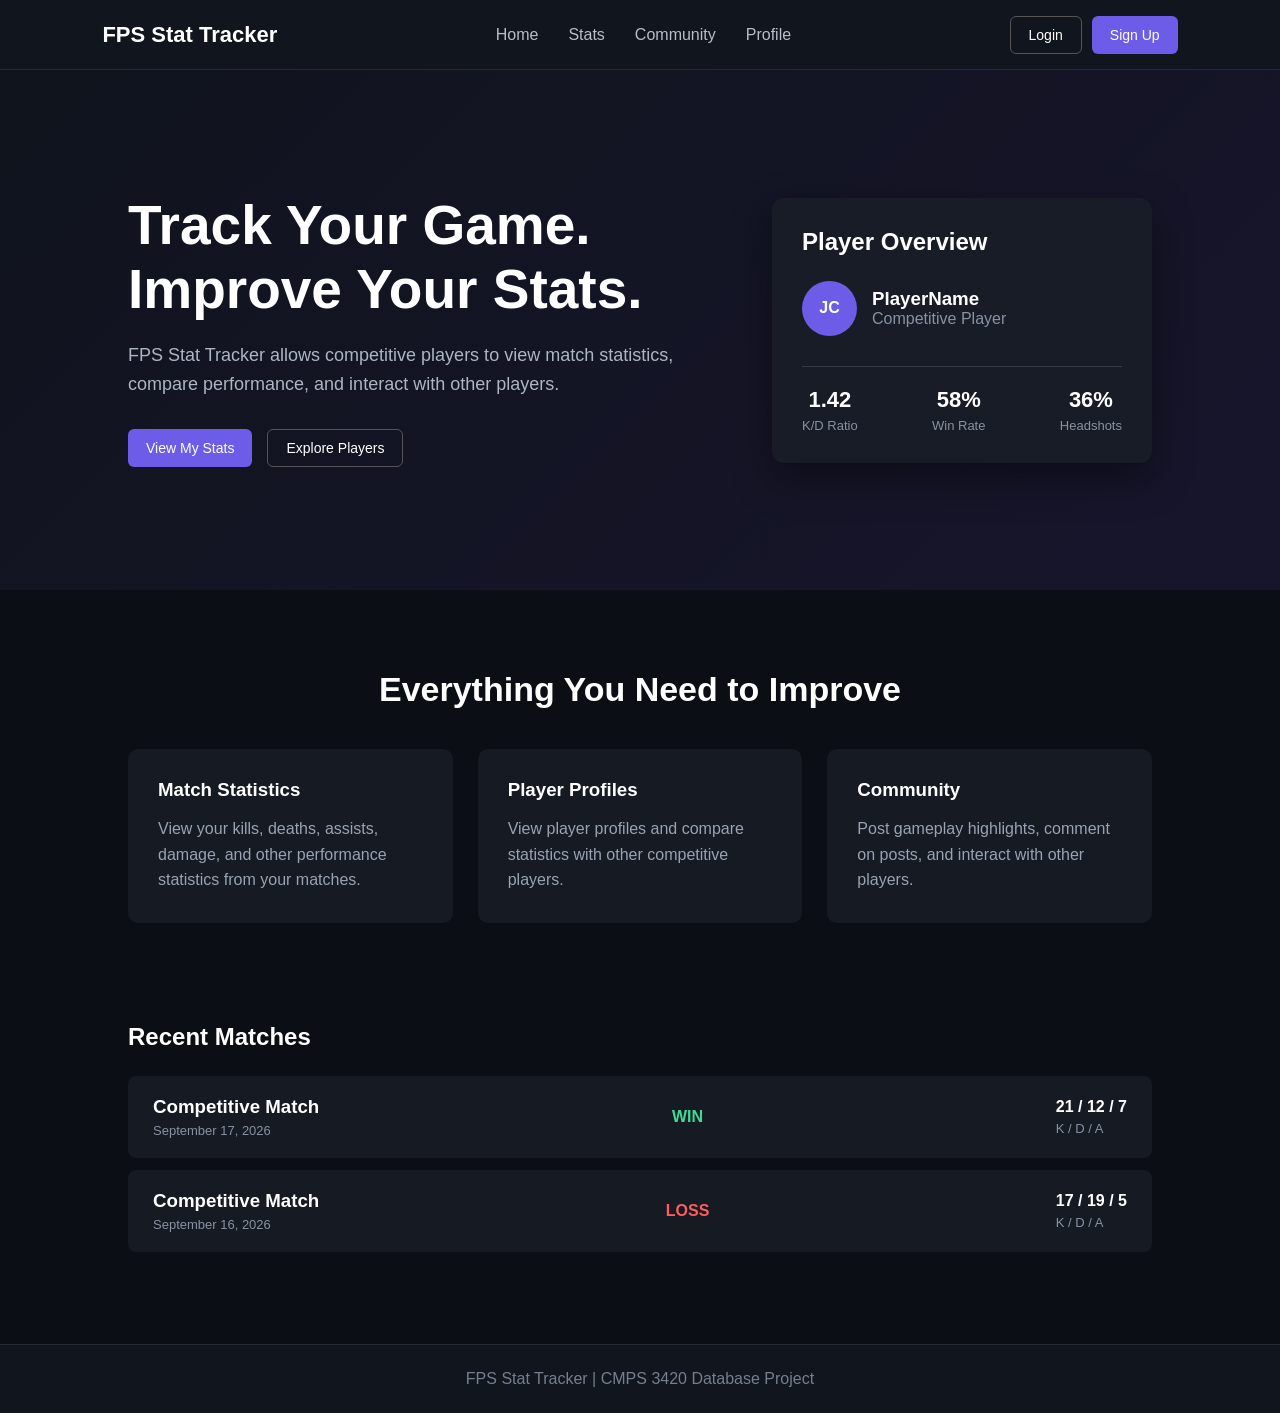
==== index.html @ 328c68b3 "frontend skeleton" ====
<!DOCTYPE html>
<html lang="en">
<head>
    <meta charset="UTF-8">
    <meta name="viewport" content="width=device-width, initial-scale=1.0">

    <title>FPS Stat Tracker</title>

    <link rel="stylesheet" href="css/style.css">
</head>

<body>

    <header>
        <div class="logo">
            FPS Stat Tracker
        </div>

        <nav>
            <a href="#">Home</a>
            <a href="#">Stats</a>
            <a href="#">Community</a>
            <a href="#">Profile</a>
        </nav>

        <div class="auth-buttons">
            <button class="login-btn">Login</button>
            <button class="signup-btn">Sign Up</button>
        </div>
    </header>


    <main>

        <!-- Hero Section -->
        <section class="hero">

            <div class="hero-text">

                <h1>Track Your Game.<br>Improve Your Stats.</h1>

                <p>
                    FPS Stat Tracker allows competitive players to view match
                    statistics, compare performance, and interact with other players.
                </p>

                <div class="hero-buttons">
                    <button class="primary-btn">View My Stats</button>
                    <button class="secondary-btn">Explore Players</button>
                </div>

            </div>


            <div class="stat-card">

                <h2>Player Overview</h2>

                <div class="player">

                    <div class="avatar">
                        JC
                    </div>

                    <div>
                        <h3>PlayerName</h3>
                        <p>Competitive Player</p>
                    </div>

                </div>


                <div class="stats">

                    <div class="stat">
                        <h3>1.42</h3>
                        <p>K/D Ratio</p>
                    </div>

                    <div class="stat">
                        <h3>58%</h3>
                        <p>Win Rate</p>
                    </div>

                    <div class="stat">
                        <h3>36%</h3>
                        <p>Headshots</p>
                    </div>

                </div>

            </div>

        </section>


        <!-- Features -->
        <section class="features">

            <h2>Everything You Need to Improve</h2>

            <div class="feature-container">

                <div class="feature-card">
                    <h3>Match Statistics</h3>
                    <p>
                        View your kills, deaths, assists, damage, and other
                        performance statistics from your matches.
                    </p>
                </div>

                <div class="feature-card">
                    <h3>Player Profiles</h3>
                    <p>
                        View player profiles and compare statistics with other
                        competitive players.
                    </p>
                </div>

                <div class="feature-card">
                    <h3>Community</h3>
                    <p>
                        Post gameplay highlights, comment on posts, and interact
                        with other players.
                    </p>
                </div>

            </div>

        </section>


        <!-- Recent Matches -->
        <section class="matches">

            <h2>Recent Matches</h2>

            <div class="match">

                <div>
                    <h3>Competitive Match</h3>
                    <p>September 17, 2026</p>
                </div>

                <div class="match-result win">
                    WIN
                </div>

                <div>
                    <strong>21 / 12 / 7</strong>
                    <p>K / D / A</p>
                </div>

            </div>


            <div class="match">

                <div>
                    <h3>Competitive Match</h3>
                    <p>September 16, 2026</p>
                </div>

                <div class="match-result loss">
                    LOSS
                </div>

                <div>
                    <strong>17 / 19 / 5</strong>
                    <p>K / D / A</p>
                </div>

            </div>

        </section>

    </main>


    <footer>
        <p>FPS Stat Tracker | CMPS 3420 Database Project</p>
    </footer>

</body>
</html>
---- css/style.css ----
* {
    margin: 0;
    padding: 0;
    box-sizing: border-box;
}

body {
    font-family: Arial, sans-serif;
    background-color: #0b0e14;
    color: white;
}


/* HEADER */

header {
    height: 70px;
    display: flex;
    align-items: center;
    justify-content: space-between;

    padding: 0 8%;

    background-color: #11151d;

    border-bottom: 1px solid #242a35;
}

.logo {
    font-size: 22px;
    font-weight: bold;
}

nav {
    display: flex;
    gap: 30px;
}

nav a {
    text-decoration: none;
    color: #b7beca;
}

nav a:hover {
    color: white;
}

.auth-buttons {
    display: flex;
    gap: 10px;
}

button {
    cursor: pointer;
    border: none;
    border-radius: 6px;

    padding: 10px 18px;

    font-size: 14px;
}

.login-btn {
    background: transparent;
    color: white;
    border: 1px solid #555;
}

.signup-btn {
    background-color: #6c5ce7;
    color: white;
}


/* HERO */

.hero {
    min-height: 520px;

    display: flex;
    justify-content: space-between;
    align-items: center;

    padding: 70px 10%;

    background: linear-gradient(
        135deg,
        #10141d,
        #17152c
    );
}

.hero-text {
    max-width: 550px;
}

.hero-text h1 {
    font-size: 55px;
    margin-bottom: 20px;
}

.hero-text p {
    color: #adb5c2;

    font-size: 18px;
    line-height: 1.6;

    margin-bottom: 30px;
}

.hero-buttons {
    display: flex;
    gap: 15px;
}

.primary-btn {
    background-color: #6c5ce7;
    color: white;
}

.secondary-btn {
    background-color: transparent;
    color: white;

    border: 1px solid #555;
}


/* PLAYER STAT CARD */

.stat-card {
    width: 380px;

    background-color: #171c26;

    padding: 30px;

    border-radius: 12px;

    box-shadow: 0 15px 40px rgba(0, 0, 0, 0.4);
}

.stat-card h2 {
    margin-bottom: 25px;
}

.player {
    display: flex;
    align-items: center;
    gap: 15px;

    margin-bottom: 30px;
}

.avatar {
    width: 55px;
    height: 55px;

    border-radius: 50%;

    background-color: #6c5ce7;

    display: flex;
    align-items: center;
    justify-content: center;

    font-weight: bold;
}

.player p {
    color: #8992a3;
}

.stats {
    display: flex;
    justify-content: space-between;

    border-top: 1px solid #333a48;

    padding-top: 20px;
}

.stat {
    text-align: center;
}

.stat h3 {
    font-size: 22px;
}

.stat p {
    color: #8992a3;
    font-size: 13px;

    margin-top: 5px;
}


/* FEATURES */

.features {
    padding: 80px 10%;
    text-align: center;
}

.features h2 {
    font-size: 34px;
    margin-bottom: 40px;
}

.feature-container {
    display: flex;
    gap: 25px;
}

.feature-card {
    flex: 1;

    background-color: #151a23;

    padding: 30px;

    border-radius: 10px;

    text-align: left;
}

.feature-card h3 {
    margin-bottom: 15px;
}

.feature-card p {
    color: #99a3b3;

    line-height: 1.6;
}


/* MATCHES */

.matches {
    padding: 20px 10% 80px;
}

.matches h2 {
    margin-bottom: 25px;
}

.match {
    background-color: #151a23;

    margin-bottom: 12px;

    padding: 20px 25px;

    border-radius: 8px;

    display: flex;
    align-items: center;
    justify-content: space-between;
}

.match p {
    color: #8992a3;

    margin-top: 5px;

    font-size: 13px;
}

.match-result {
    font-weight: bold;
}

.win {
    color: #3ddc97;
}

.loss {
    color: #ff5c5c;
}


/* FOOTER */

footer {
    border-top: 1px solid #242a35;

    padding: 25px;

    text-align: center;

    color: #767f8f;

    background-color: #11151d;
}


/* MOBILE */

@media (max-width: 850px) {

    nav {
        display: none;
    }

    .hero {
        flex-direction: column;
        gap: 50px;

        text-align: center;
    }

    .hero-text h1 {
        font-size: 42px;
    }

    .hero-buttons {
        justify-content: center;
    }

    .stat-card {
        width: 100%;
        max-width: 400px;
    }

    .feature-container {
        flex-direction: column;
    }

}
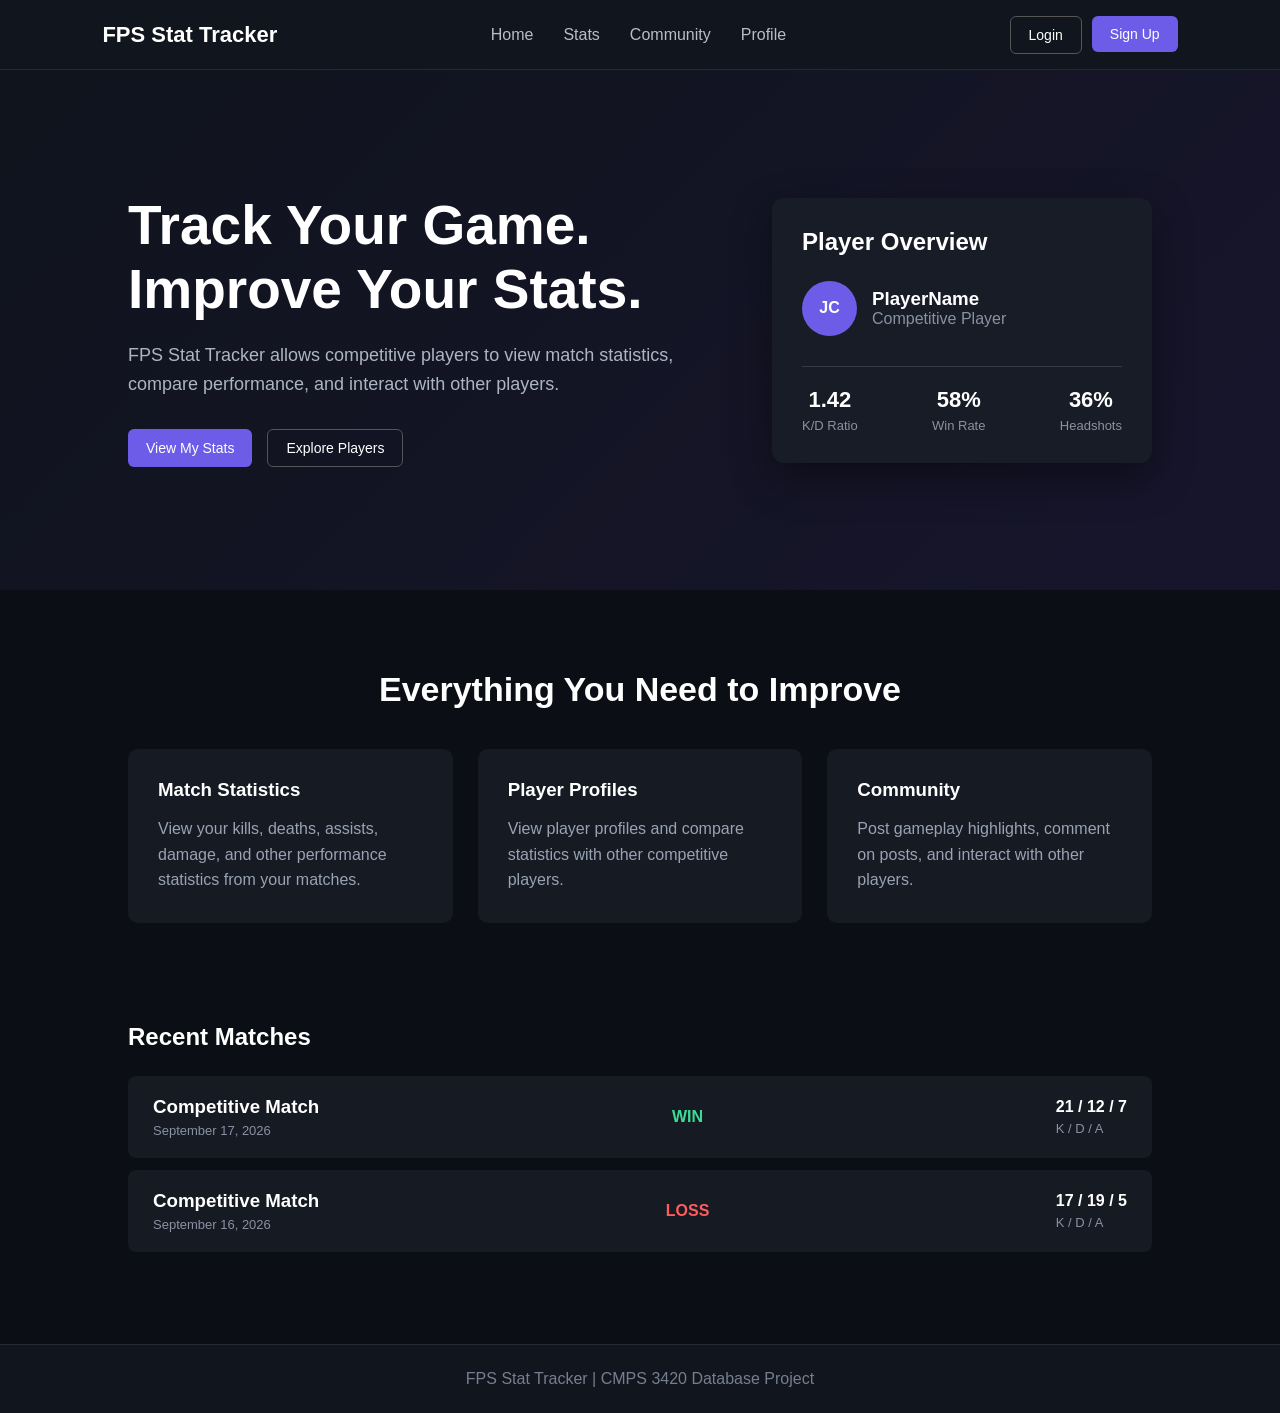
==== commit 3843c3c7: "Added a signup page and update index" ====
--- a/index.html
+++ b/index.html
@@ -24,8 +24,12 @@
         </nav>
 
         <div class="auth-buttons">
+            <a href="login.html"></a>
             <button class="login-btn">Login</button>
+        </a>
+        <a href = "signup.html">
             <button class="signup-btn">Sign Up</button>
+        </a>
         </div>
     </header>
 
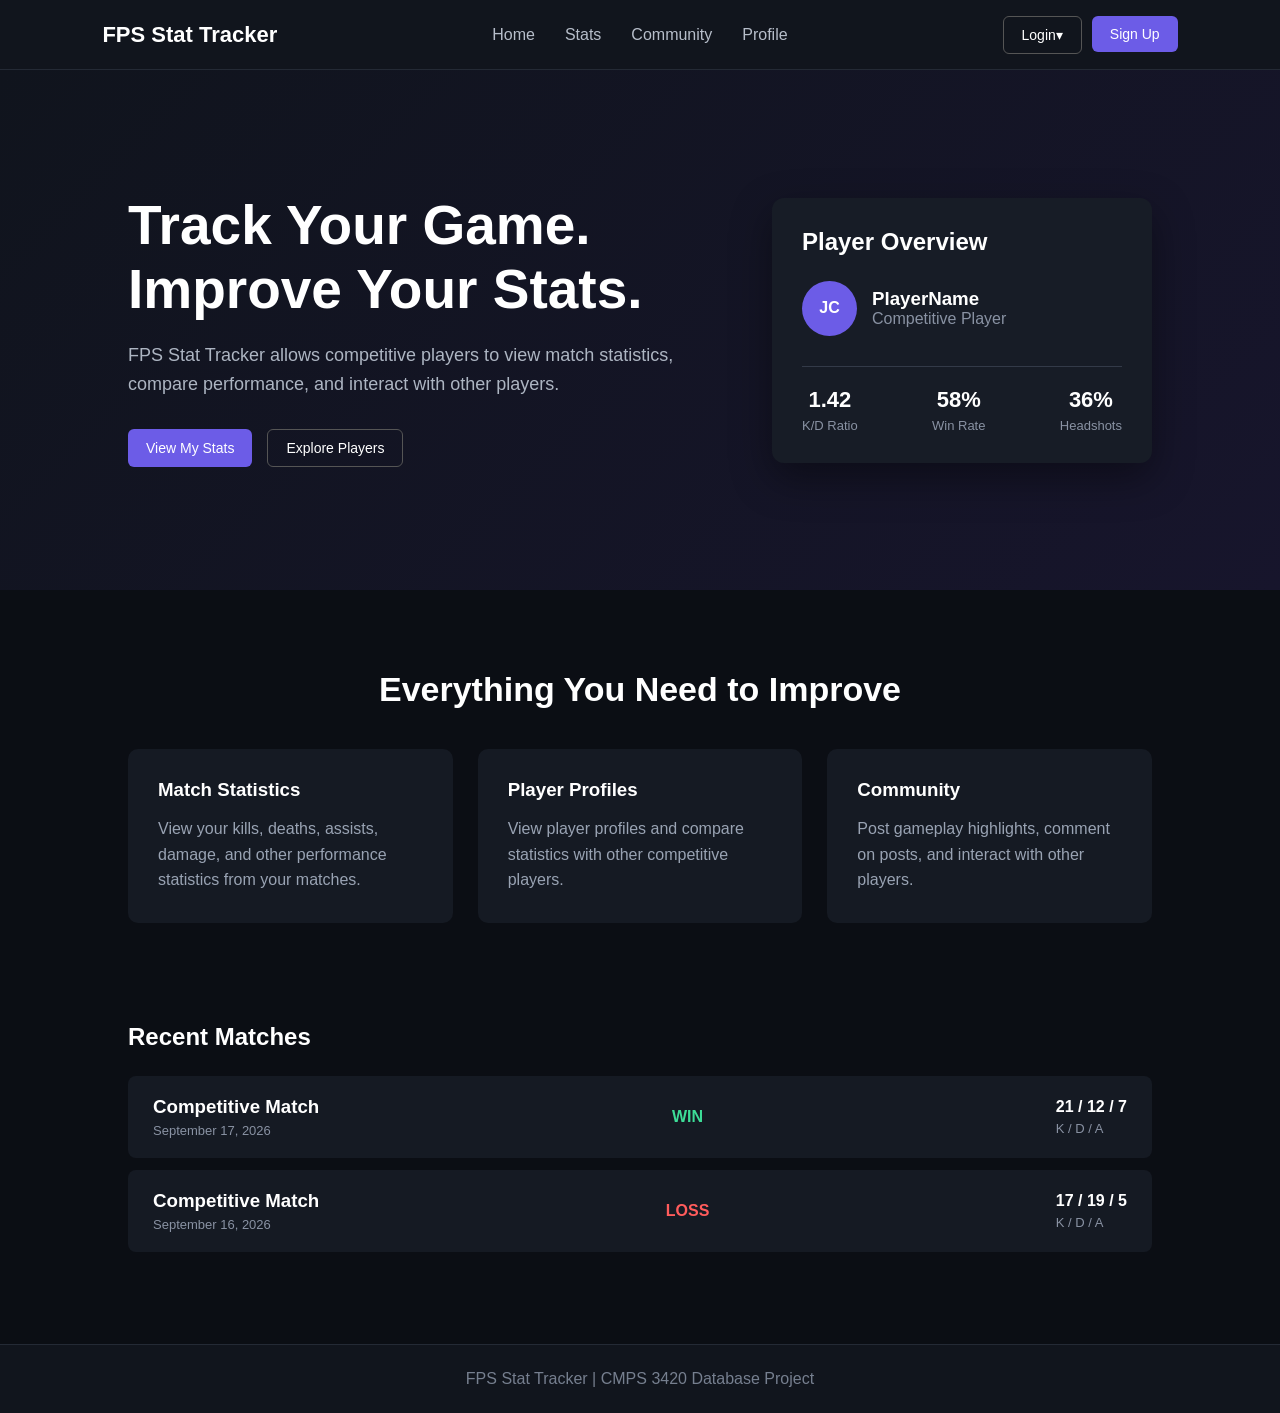
==== commit 41d491bc: "Trying to make the Login a drop down instead of a separate page Still needs work Updated some code o" ====
--- a/index.html
+++ b/index.html
@@ -24,12 +24,31 @@
         </nav>
 
         <div class="auth-buttons">
-            <a href="login.html"></a>
-            <button class="login-btn">Login</button>
-        </a>
+
+            <div class="login-dropdown">
+                <button id="loginBtn" class="login-btn">Login▾</button>
+
+                <div id="dropdownMenu" class="dropdown-content">
+                    <form class="login-form">
+                        <label for="email">Email</label>
+                        <input type="email" id="email" placeholder="Enter email" required>
+
+                        <label for="password">Password</label>
+                        <input type="password" id="password" placeholder="Enter password" required>
+
+                        <button type="submit" class="submit-btn">Sign In</button>
+                    </form>
+
+                    <div class="dropdown-footer">
+                        <p>Need an account? <a href="signup.html">Sign Up</a></p>
+                    </div>
+                </div>
+            </div>
+           
+
         <a href = "signup.html">
             <button class="signup-btn">Sign Up</button>
-        </a>
+            </a>
         </div>
     </header>
 
@@ -185,5 +204,7 @@
         <p>FPS Stat Tracker | CMPS 3420 Database Project</p>
     </footer>
 
+
+
 </body>
 </html>
--- a/css/style.css
+++ b/css/style.css
@@ -71,7 +71,69 @@
     color: white;
 }
 
-
+.login-dropdown{
+    position: relative;
+    display: inline-block;
+}
+
+.dropdown-content {
+    display: none;
+    position: absolute;
+    right: 0;
+    top: 120%;
+    background-color: #6c5ce7;
+    padding: 20px;
+    border-radius: 8px;
+    width: 240px;
+    box-shadow: 0px 8px 24px rgba(0,0,0,0.5);
+    border: 1px solid #2d2d3a;
+    z-index:1000;
+}
+
+.dropdown-content.show{
+    display: block;
+}
+
+
+.login-form {
+    display: flex;
+    flex-direction: column;
+    gap: 10px;
+    text-align: left;
+}
+
+.login-form label {
+    font-size: 13px;
+    color: #adb5c2;
+}
+
+.login-form input {
+    padding: 8px 10px;
+    border-radius: 6px;
+    border: 1px solid #242a35;
+    background-color: #0b0e14;
+    color: white;
+    width: 100%;
+}
+
+.submit-btn {
+    margin-top: 10px;
+    background-color: #6c5ce7;
+    color: white;
+    font-weight: bold;
+}
+
+.dropdown-footer {
+    margin-top: 15px;
+    font-size: 13px;
+    text-align: center;
+    color: #adb5c2;
+}
+
+.dropdown-footer a {
+    color: #6c5ce7;
+    text-decoration: none;
+}
 /* HERO */
 
 .hero {
@@ -256,7 +318,9 @@
     border-radius: 8px;
 
     display: flex;
-    align-items: center;
+
+    align-items: center;
+
     justify-content: space-between;
 }
 
